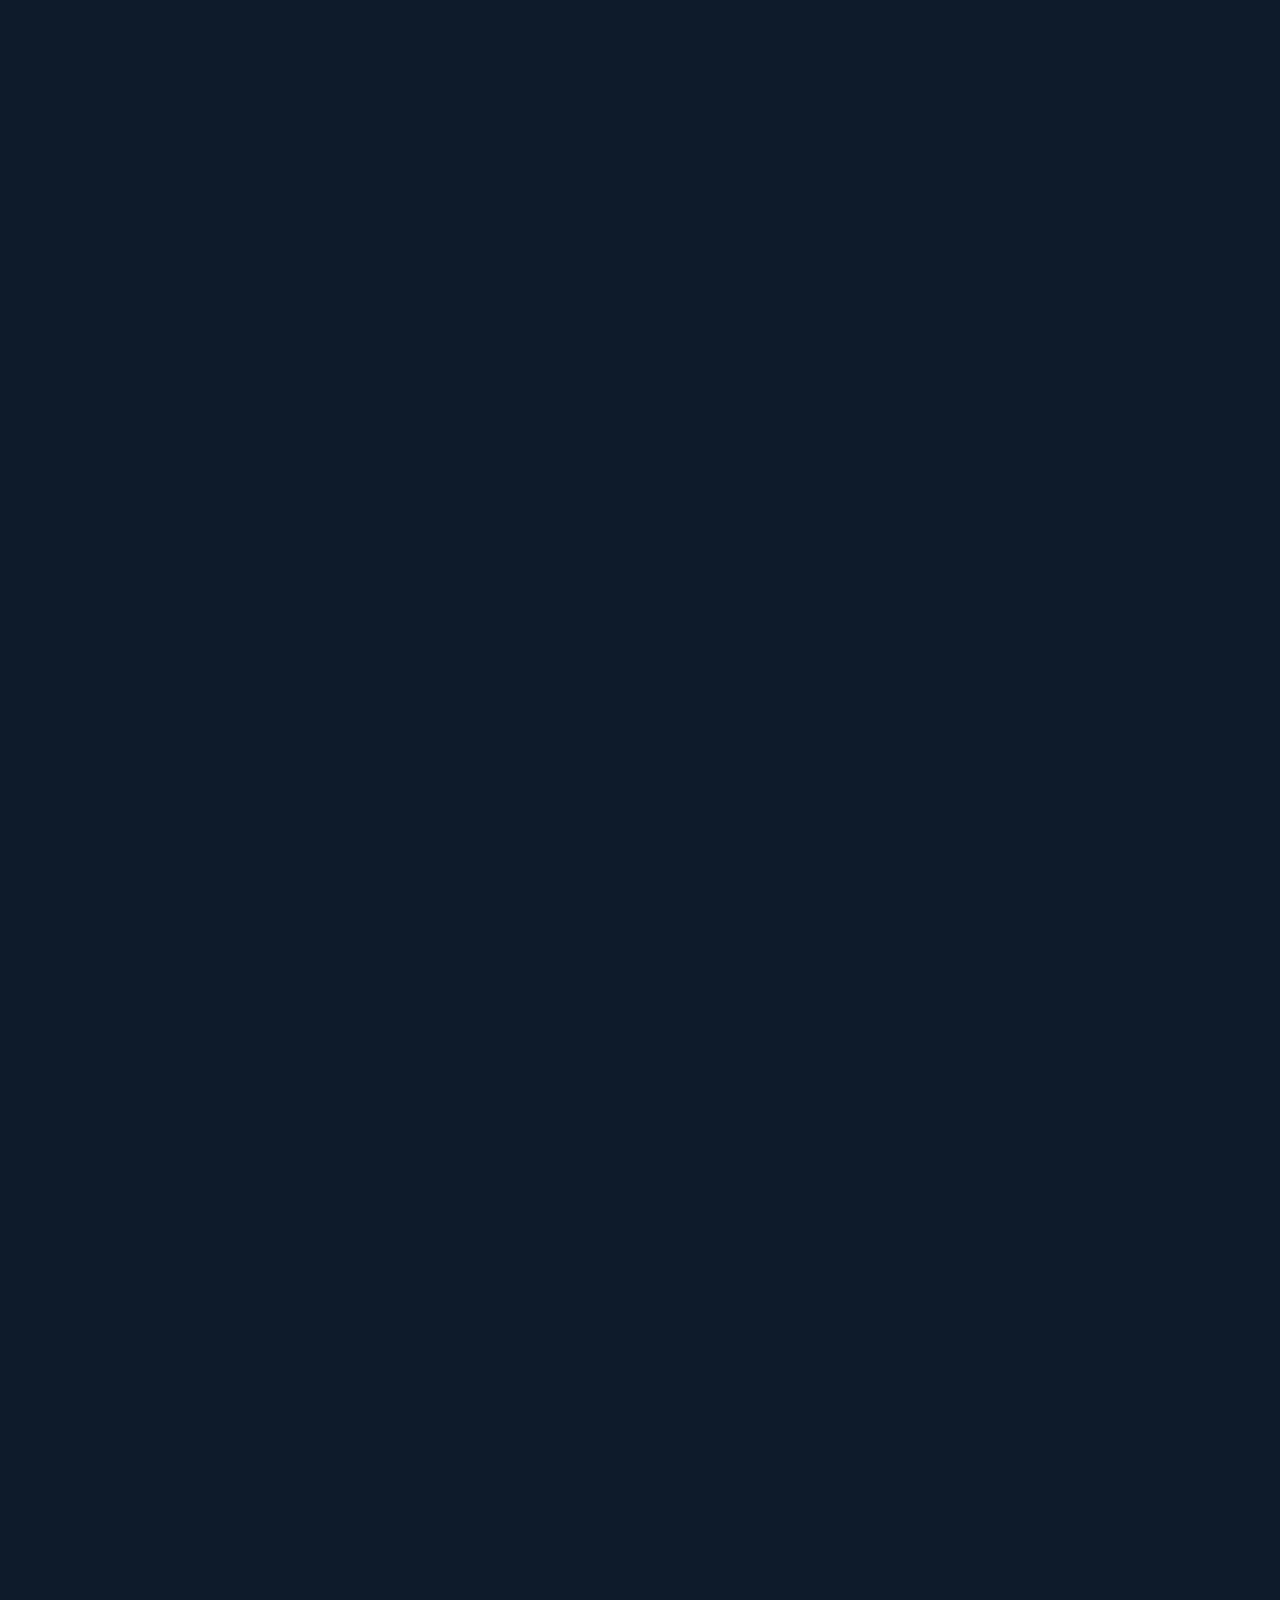
==== course-daraz-seo.html @ cdd35a98 "Add files via upload" ====
<!DOCTYPE html>
<html lang="en">
<head>
<meta charset="UTF-8">
<meta name="viewport" content="width=device-width, initial-scale=1.0, viewport-fit=cover">
<title>Daraz Store with SEO Course – Price, Roadmap & Details | Mouaz Shabbir</title>
<meta name="description" content="Set up and rank your Daraz store using proper keyword research and SEO-optimized listings for more sales. Price: Rs. 35,000, Duration: 3–4 Months. Full basic-to-advanced roadmap included.">
<link rel="preconnect" href="https://fonts.googleapis.com">
<link href="https://fonts.googleapis.com/css2?family=Syne:wght@400;600;700;800&family=Plus+Jakarta+Sans:wght@300;400;500;600;700&display=swap" rel="stylesheet">
<style>

  *, *::before, *::after { margin: 0; padding: 0; box-sizing: border-box; }

  :root {
    --navy: #0D1B2A;
    --blue: #1565C0;
    --electric: #2979FF;
    --gold: #FFB300;
    --white: #FFFFFF;
    --off: #F5F7FA;
    --gray: #8899AA;
    --light: #E3ECF7;
  }

  html { scroll-behavior: smooth; }

  body {
    font-family: 'Plus Jakarta Sans', 'Inter', sans-serif;
    background: var(--navy);
    color: var(--white);
    overflow-x: hidden;
    line-height: 1.7;
    -webkit-font-smoothing: antialiased;
  }
  p { line-height: 1.75; }

  /* ── NAV ── */
  nav {
    position: fixed; top: 0; left: 0; right: 0; z-index: 100;
    display: flex; justify-content: space-between; align-items: center;
    padding: 1.2rem 5%;
    background: rgba(13,27,42,0.85);
    backdrop-filter: blur(12px);
    border-bottom: 1px solid rgba(41,121,255,0.15);
  }
  .logo { font-family: 'Syne', sans-serif; font-weight: 800; font-size: 1.4rem; letter-spacing: -0.5px; }
  .logo span { color: var(--electric); }
  .nav-links { display: flex; gap: 2rem; list-style: none; }
  .nav-links a { color: var(--gray); text-decoration: none; font-size: 0.9rem; font-weight: 500; transition: color 0.3s; }
  .nav-links a:hover { color: var(--white); }
  .nav-links a.active-link { color: var(--electric); }

  .nav-toggle {
    display: none;
    flex-direction: column;
    gap: 5px;
    background: none; border: none; cursor: pointer;
    padding: 6px; z-index: 210;
  }
  .nav-toggle span {
    width: 24px; height: 2px; background: var(--white);
    border-radius: 2px; transition: all 0.3s ease;
  }
  .nav-toggle.active span:nth-child(1) { transform: translateY(7px) rotate(45deg); }
  .nav-toggle.active span:nth-child(2) { opacity: 0; }
  .nav-toggle.active span:nth-child(3) { transform: translateY(-7px) rotate(-45deg); }
  .nav-cta {
    background: var(--electric); color: var(--white); border: none;
    padding: 0.55rem 1.4rem; border-radius: 50px; font-weight: 600;
    font-size: 0.88rem; cursor: pointer; transition: all 0.3s;
    text-decoration: none;
  }
  .nav-cta:hover { background: #1565C0; transform: translateY(-1px); }

  /* ── HERO ── */
  .hero {
    min-height: 100vh;
    display: flex; align-items: center;
    padding: 6rem 5% 4rem;
    position: relative;
    overflow: hidden;
  }
  .hero-bg {
    position: absolute; inset: 0;
    background: radial-gradient(ellipse 70% 60% at 70% 50%, rgba(41,121,255,0.12) 0%, transparent 70%),
                radial-gradient(ellipse 40% 40% at 20% 80%, rgba(255,179,0,0.06) 0%, transparent 60%);
  }
  .hero-grid {
    position: absolute; inset: 0; opacity: 0.04;
    background-image: linear-gradient(var(--electric) 1px, transparent 1px),
                      linear-gradient(90deg, var(--electric) 1px, transparent 1px);
    background-size: 60px 60px;
  }
  .hero-inner {
    position: relative; z-index: 2;
    display: grid; grid-template-columns: 1fr 420px;
    gap: 4rem; align-items: center; width: 100%; max-width: 1200px; margin: 0 auto;
  }
  .hero-tag {
    display: inline-flex; align-items: center; gap: 0.5rem;
    background: rgba(41,121,255,0.12); border: 1px solid rgba(41,121,255,0.3);
    padding: 0.4rem 1rem; border-radius: 50px; margin-bottom: 1.5rem;
    font-size: 0.8rem; font-weight: 600; color: var(--electric); letter-spacing: 1px;
    text-transform: uppercase;
  }
  .hero-tag::before { content: ''; width: 6px; height: 6px; background: var(--electric); border-radius: 50%; animation: pulse 2s infinite; }
  @keyframes pulse { 0%,100%{opacity:1;transform:scale(1);} 50%{opacity:0.4;transform:scale(1.4);} }

  .hero h1 {
    font-family: 'Syne', sans-serif; font-weight: 800;
    font-size: clamp(2.8rem, 5vw, 4.2rem); line-height: 1.08;
    letter-spacing: -2px; margin-bottom: 1.2rem;
  }
  .hero h1 .highlight {
    background: linear-gradient(135deg, var(--electric), var(--gold));
    -webkit-background-clip: text; -webkit-text-fill-color: transparent;
    background-clip: text;
  }
  .hero-desc {
    font-size: 1.05rem; line-height: 1.7; color: #9EB3CC;
    max-width: 520px; margin-bottom: 2.5rem;
  }
  .hero-btns { display: flex; gap: 1rem; flex-wrap: wrap; }
  .btn-primary {
    background: var(--electric); color: var(--white); text-decoration: none;
    padding: 0.85rem 2rem; border-radius: 50px; font-weight: 600;
    font-size: 0.95rem; transition: all 0.3s; display: inline-flex; align-items: center; gap: 0.5rem;
  }
  .btn-primary:hover { background: #1565C0; transform: translateY(-2px); box-shadow: 0 8px 24px rgba(41,121,255,0.35); }
  .btn-secondary {
    background: transparent; color: var(--white); text-decoration: none;
    padding: 0.85rem 2rem; border-radius: 50px; font-weight: 600;
    font-size: 0.95rem; border: 1px solid rgba(255,255,255,0.2); transition: all 0.3s;
    display: inline-flex; align-items: center; gap: 0.5rem;
  }
  .btn-secondary:hover { border-color: var(--electric); color: var(--electric); }

  /* PHOTO CARD */
  .photo-card {
    position: relative;
    animation: floatUp 0.8s ease-out both;
  }
  @keyframes floatUp { from{opacity:0;transform:translateY(30px);} to{opacity:1;transform:translateY(0);} }
  .photo-ring {
    width: 380px; height: 380px; border-radius: 50%;
    background: linear-gradient(135deg, var(--electric), var(--gold));
    padding: 4px; margin: 0 auto;
    box-shadow: 0 0 60px rgba(41,121,255,0.3);
    animation: rotate 8s linear infinite;
  }
  @keyframes rotate { from{box-shadow:0 0 60px rgba(41,121,255,0.3);} 50%{box-shadow:0 0 80px rgba(255,179,0,0.3);} to{box-shadow:0 0 60px rgba(41,121,255,0.3);} }
  .photo-inner {
    width: 100%; height: 100%; border-radius: 50%;
    overflow: hidden; background: var(--navy);
  }
  .photo-inner img { width: 100%; height: 100%; object-fit: cover; object-position: top; }

  .badge {
    position: absolute;
    background: var(--navy); border: 1px solid rgba(41,121,255,0.3);
    border-radius: 12px; padding: 0.6rem 1rem;
    display: flex; align-items: center; gap: 0.5rem;
    font-size: 0.78rem; font-weight: 600; white-space: nowrap;
    box-shadow: 0 4px 20px rgba(0,0,0,0.3);
    animation: floatBadge 3s ease-in-out infinite;
  }
  @keyframes floatBadge { 0%,100%{transform:translateY(0);} 50%{transform:translateY(-6px);} }
  .badge-1 { top: 10%; right: -20px; animation-delay: 0s; }
  .badge-2 { bottom: 18%; left: -30px; animation-delay: 1.5s; }
  .badge .dot { width: 8px; height: 8px; border-radius: 50%; background: #00E676; }
  .badge .num { color: var(--electric); font-size: 1rem; }

  /* ── STATS ── */
  .stats-section {
    padding: 5rem 5%;
    background: rgba(255,255,255,0.02);
    border-top: 1px solid rgba(255,255,255,0.06);
    border-bottom: 1px solid rgba(255,255,255,0.06);
  }
  .stats-inner { max-width: 1100px; margin: 0 auto; display: grid; grid-template-columns: repeat(4,1fr); gap: 2rem; }
  .stat-card {
    text-align: center; padding: 2rem 1rem;
    border: 1px solid rgba(41,121,255,0.15); border-radius: 16px;
    background: rgba(41,121,255,0.04);
    transition: all 0.3s;
    opacity: 0; transform: translateY(20px);
  }
  .stat-card.visible { opacity: 1; transform: translateY(0); transition: all 0.5s ease; }
  .stat-card:hover { border-color: var(--electric); background: rgba(41,121,255,0.08); transform: translateY(-4px); }
  .stat-num {
    font-family: 'Syne', sans-serif; font-size: 2.8rem; font-weight: 800;
    background: linear-gradient(135deg, var(--electric), var(--gold));
    -webkit-background-clip: text; -webkit-text-fill-color: transparent; background-clip: text;
    display: block; margin-bottom: 0.4rem;
  }
  .stat-label { color: var(--gray); font-size: 0.85rem; font-weight: 500; }

  /* ── SERVICES ── */
  .section { padding: 6rem 5%; max-width: 1200px; margin: 0 auto; }
  .section-tag {
    display: inline-block; font-size: 0.75rem; font-weight: 700;
    letter-spacing: 2px; text-transform: uppercase; color: var(--electric);
    margin-bottom: 1rem;
  }
  .section-title {
    font-family: 'Syne', sans-serif; font-weight: 800;
    font-size: clamp(2rem, 4vw, 3rem); line-height: 1.1;
    letter-spacing: -1px; margin-bottom: 3.5rem;
  }
  .section-title span { color: var(--electric); }

  .services-grid { display: grid; grid-template-columns: repeat(3,1fr); gap: 1.5rem; }
  .service-card {
    background: rgba(255,255,255,0.03); border: 1px solid rgba(255,255,255,0.08);
    border-radius: 20px; padding: 2rem;
    transition: all 0.35s; cursor: default;
    opacity: 0; transform: translateY(30px);
  }
  .service-card.visible { opacity: 1; transform: translateY(0); }
  .service-card:hover { border-color: var(--electric); background: rgba(41,121,255,0.06); transform: translateY(-6px); }
  .service-icon {
    width: 52px; height: 52px; border-radius: 14px;
    background: linear-gradient(135deg, rgba(41,121,255,0.2), rgba(255,179,0,0.1));
    display: flex; align-items: center; justify-content: center;
    font-size: 1.6rem; margin-bottom: 1.2rem;
  }
  .service-card h3 { font-family: 'Syne', sans-serif; font-size: 1.1rem; font-weight: 700; margin-bottom: 0.7rem; }
  .service-card p { color: var(--gray); font-size: 0.88rem; line-height: 1.65; }

  /* ── EXPERIENCE ── */
  .exp-section { padding: 6rem 5%; background: rgba(255,255,255,0.015); }
  .exp-inner { max-width: 1100px; margin: 0 auto; }
  .timeline { position: relative; padding-left: 2rem; }
  .timeline::before {
    content: ''; position: absolute; left: 0; top: 0; bottom: 0; width: 2px;
    background: linear-gradient(to bottom, var(--electric), var(--gold), transparent);
  }
  .timeline-item {
    position: relative; margin-bottom: 3rem; padding-left: 2rem;
    opacity: 0; transform: translateX(-20px);
  }
  .timeline-item.visible { opacity: 1; transform: translateX(0); transition: all 0.5s ease; }
  .timeline-dot {
    position: absolute; left: -2.45rem; top: 0.4rem;
    width: 14px; height: 14px; border-radius: 50%;
    background: var(--electric); border: 3px solid var(--navy);
    box-shadow: 0 0 0 3px rgba(41,121,255,0.3);
  }
  .timeline-period {
    font-size: 0.78rem; font-weight: 600; color: var(--electric);
    letter-spacing: 1px; text-transform: uppercase; margin-bottom: 0.4rem;
  }
  .timeline-title { font-family: 'Syne', sans-serif; font-size: 1.3rem; font-weight: 700; margin-bottom: 0.3rem; }
  .timeline-co { color: var(--gold); font-size: 0.9rem; font-weight: 600; margin-bottom: 0.8rem; }
  .timeline-list { list-style: none; }
  .timeline-list li {
    color: var(--gray); font-size: 0.88rem; line-height: 1.6; padding: 0.25rem 0;
    padding-left: 1.2rem; position: relative;
  }
  .timeline-list li::before { content: '▸'; position: absolute; left: 0; color: var(--electric); }

  /* ── RESULTS ── */
  .results-section { padding: 6rem 5%; }
  .results-inner { max-width: 1100px; margin: 0 auto; }
  .results-grid { display: grid; grid-template-columns: repeat(2,1fr); gap: 1.5rem; margin-top: 3rem; }
  .result-card {
    background: linear-gradient(135deg, rgba(41,121,255,0.08), rgba(255,179,0,0.04));
    border: 1px solid rgba(41,121,255,0.2); border-radius: 20px; padding: 2rem;
    transition: all 0.3s; opacity: 0; transform: scale(0.95);
  }
  .result-card.visible { opacity: 1; transform: scale(1); transition: all 0.5s ease; }
  .result-card:hover { border-color: var(--gold); transform: translateY(-4px); }
  .result-client { font-size: 0.75rem; font-weight: 700; letter-spacing: 1.5px; text-transform: uppercase; color: var(--gold); margin-bottom: 1rem; }
  .result-metric {
    font-family: 'Syne', sans-serif; font-size: 2.6rem; font-weight: 800;
    background: linear-gradient(135deg, var(--white), var(--electric));
    -webkit-background-clip: text; -webkit-text-fill-color: transparent; background-clip: text;
    margin-bottom: 0.3rem;
  }
  .result-desc { color: var(--gray); font-size: 0.88rem; line-height: 1.6; }
  .result-tags { display: flex; flex-wrap: wrap; gap: 0.5rem; margin-top: 1.2rem; }
  .tag {
    background: rgba(41,121,255,0.12); border: 1px solid rgba(41,121,255,0.2);
    color: var(--electric); font-size: 0.72rem; font-weight: 600;
    padding: 0.25rem 0.75rem; border-radius: 50px;
  }

  /* ── SKILLS ── */
  .skills-section { padding: 6rem 5%; background: rgba(255,255,255,0.015); }
  .skills-inner { max-width: 1100px; margin: 0 auto; }
  .skills-grid { display: grid; grid-template-columns: repeat(3,1fr); gap: 2rem; margin-top: 3rem; }
  .skill-group h4 { font-family: 'Syne', sans-serif; font-size: 1rem; font-weight: 700; color: var(--electric); margin-bottom: 1.2rem; padding-bottom: 0.6rem; border-bottom: 1px solid rgba(41,121,255,0.2); }
  .skill-item { display: flex; align-items: center; gap: 0.6rem; margin-bottom: 0.8rem; }
  .skill-item::before { content: '✓'; color: var(--electric); font-weight: 700; font-size: 0.85rem; }
  .skill-item span { color: #9EB3CC; font-size: 0.88rem; }

  /* ── CONTACT ── */
  .contact-section {
    padding: 7rem 5%;
    background: linear-gradient(135deg, rgba(41,121,255,0.06), rgba(255,179,0,0.03));
    border-top: 1px solid rgba(255,255,255,0.06);
    text-align: center;
  }
  .contact-section .section-title { margin-bottom: 1rem; }
  .contact-section p { color: var(--gray); font-size: 1rem; margin-bottom: 2.5rem; max-width: 480px; margin-left: auto; margin-right: auto; }
  .contact-links { display: flex; justify-content: center; gap: 1rem; flex-wrap: wrap; }
  .contact-link {
    display: inline-flex; align-items: center; gap: 0.6rem;
    background: rgba(255,255,255,0.05); border: 1px solid rgba(255,255,255,0.12);
    color: var(--white); text-decoration: none; padding: 0.8rem 1.5rem;
    border-radius: 12px; font-size: 0.9rem; font-weight: 500; transition: all 0.3s;
  }
  .contact-link:hover { border-color: var(--electric); background: rgba(41,121,255,0.1); transform: translateY(-2px); }

  /* ── FOOTER ── */
  footer {
    text-align: center; padding: 2rem 5%;
    border-top: 1px solid rgba(255,255,255,0.06);
    color: var(--gray); font-size: 0.82rem;
  }

  /* ── ANIMATIONS ── */
  @media (prefers-reduced-motion: reduce) { *, *::before, *::after { animation: none !important; transition: none !important; } }

  @media (max-width: 900px) {
    .hero-inner { grid-template-columns: 1fr; text-align: center; }
    .photo-ring { width: 280px; height: 280px; }
    .photo-card { order: -1; }
    .services-grid, .skills-grid { grid-template-columns: 1fr 1fr; }
    .stats-inner { grid-template-columns: repeat(2,1fr); }
    .results-grid { grid-template-columns: 1fr; }
    .badge-1, .badge-2 { display: none; }
  }
  @media (max-width: 780px) {
    .nav-toggle { display: flex; }
    .nav-links {
      position: fixed; top: 0; right: 0;
      height: 100vh; width: min(78vw, 320px);
      background: linear-gradient(160deg, #0D1B2A 0%, #0A1420 100%);
      flex-direction: column; justify-content: center; align-items: flex-start;
      gap: 1.8rem; padding: 6rem 2.2rem;
      transform: translateX(100%);
      transition: transform 0.4s cubic-bezier(.4,0,.2,1);
      box-shadow: -10px 0 40px rgba(0,0,0,0.4);
      border-left: 1px solid rgba(41,121,255,0.2);
    }
    .nav-links.active { transform: translateX(0); }
    .nav-links a { font-size: 1.05rem; }
    .nav-cta { display: none; }
    .nav-links .nav-cta-mobile {
      display: inline-flex; margin-top: 0.5rem;
      background: var(--electric); color: var(--white);
      padding: 0.7rem 1.5rem; border-radius: 50px;
      text-decoration: none; font-weight: 600; font-size: 0.9rem;
    }
  }
  .nav-overlay {
    display: none; position: fixed; inset: 0; background: rgba(0,0,0,0.5);
    z-index: 150; backdrop-filter: blur(2px);
  }
  .nav-overlay.active { display: block; }

  @media (max-width: 600px) {
    .services-grid, .skills-grid { grid-template-columns: 1fr; }
    .stats-inner { grid-template-columns: 1fr 1fr; }
  }

  /* ── PAGE TRANSITION ── */
  body {
    opacity: 0;
    transform: translateY(6px);
    transition: opacity 0.45s ease, transform 0.45s ease;
  }
  body.page-loaded { opacity: 1; transform: translateY(0); }
  body.page-leaving { opacity: 0; transform: translateY(-6px); }

/* ── PRELOADER ── */
#preloader {
  position: fixed; inset: 0; z-index: 9999;
  background: var(--navy);
  display: flex; flex-direction: column; align-items: center; justify-content: center;
  gap: 1.4rem;
  transition: opacity 0.6s ease, visibility 0.6s ease;
}
#preloader.hide { opacity: 0; visibility: hidden; pointer-events: none; }
.preloader-photo {
  width: 96px; height: 96px; border-radius: 50%;
  overflow: hidden; position: relative;
  border: 3px solid transparent;
  background: linear-gradient(var(--navy), var(--navy)) padding-box,
              conic-gradient(var(--electric), var(--gold), var(--electric)) border-box;
  animation: spinRing 1.4s linear infinite;
}
.preloader-photo img { width: 100%; height: 100%; object-fit: cover; object-position: top; }
@keyframes spinRing { to { transform: rotate(360deg); } }
.preloader-text {
  font-family: 'Syne', sans-serif; font-weight: 700; font-size: 0.95rem;
  color: var(--gray); letter-spacing: 1px;
}
.preloader-text span { color: var(--electric); }
.preloader-bar {
  width: 160px; height: 3px; border-radius: 3px;
  background: rgba(255,255,255,0.08); overflow: hidden;
}
.preloader-bar::after {
  content: ''; display: block; height: 100%; width: 40%;
  background: linear-gradient(90deg, var(--electric), var(--gold));
  border-radius: 3px;
  animation: barSlide 1.1s ease-in-out infinite;
}
@keyframes barSlide {
  0% { transform: translateX(-100%); }
  50% { transform: translateX(120%); }
  100% { transform: translateX(-100%); }
}

/* ── WHATSAPP FLOAT BUTTON ── */
.whatsapp-float {
  position: fixed; bottom: 22px; right: 22px; z-index: 190;
  width: 58px; height: 58px; border-radius: 50%;
  background: #25D366; display: flex; align-items: center; justify-content: center;
  box-shadow: 0 6px 22px rgba(37,211,102,0.45);
  text-decoration: none;
  animation: waPulse 2.4s ease-in-out infinite;
}
.whatsapp-float svg { width: 30px; height: 30px; }
.whatsapp-float:hover { transform: scale(1.08); }
@keyframes waPulse {
  0%,100% { box-shadow: 0 6px 22px rgba(37,211,102,0.45); }
  50% { box-shadow: 0 6px 30px rgba(37,211,102,0.75), 0 0 0 8px rgba(37,211,102,0.12); }
}
@media (max-width: 600px) {
  .whatsapp-float { bottom: 16px; right: 16px; width: 52px; height: 52px; }
  .whatsapp-float svg { width: 26px; height: 26px; }
}

/* ── FOOTER links (whatsapp/email) ── */
footer { padding: 2.6rem 5% 2rem; }
.footer-links {
  display: flex; justify-content: center; gap: 1.4rem; flex-wrap: wrap;
  margin-bottom: 1rem;
}
.footer-links a {
  color: var(--gray); text-decoration: none; font-size: 0.85rem;
  display: inline-flex; align-items: center; gap: 0.4rem;
  transition: color 0.25s;
}
.footer-links a:hover { color: var(--electric); }

/* ── WHY CHOOSE / TRUST SECTION ── */
.trust-section { padding: 5rem 5%; background: rgba(255,255,255,0.015); }
.trust-inner { max-width: 1100px; margin: 0 auto; }
.trust-grid { display: grid; grid-template-columns: repeat(4,1fr); gap: 1.5rem; margin-top: 3rem; }
.trust-card {
  text-align: center; padding: 1.8rem 1.2rem;
  border: 1px solid rgba(255,255,255,0.08); border-radius: 18px;
  background: rgba(255,255,255,0.02);
  transition: all 0.3s;
  opacity: 0; transform: translateY(20px);
}
.trust-card.visible { opacity: 1; transform: translateY(0); transition: all 0.5s ease; }
.trust-card:hover { border-color: var(--gold); transform: translateY(-4px); }
.trust-icon { font-size: 1.8rem; margin-bottom: 0.8rem; }
.trust-card h4 { font-family:'Syne',sans-serif; font-size: 1rem; margin-bottom: 0.4rem; }
.trust-card p { color: var(--gray); font-size: 0.82rem; }

@media (max-width: 900px) { .trust-grid { grid-template-columns: 1fr 1fr; } }
@media (max-width: 600px) { .trust-grid { grid-template-columns: 1fr; } }

/* ══════════ COURSES PAGE ══════════ */
.courses-hero {
  padding: 8.5rem 5% 3rem; text-align: center; position: relative; overflow: hidden;
}
.courses-hero::before {
  content:''; position:absolute; inset:0;
  background: radial-gradient(ellipse 60% 50% at 50% 0%, rgba(41,121,255,0.15) 0%, transparent 70%);
}
.courses-hero-inner { position: relative; z-index: 2; max-width: 780px; margin: 0 auto; }
.courses-hero h1 {
  font-family:'Syne',sans-serif; font-weight: 800;
  font-size: clamp(2.2rem, 4.5vw, 3.4rem); line-height: 1.15; letter-spacing: -1px;
  margin-bottom: 1rem;
}
.courses-hero p { color: #9EB3CC; font-size: 1.05rem; max-width: 600px; margin: 0 auto; }

.courses-grid {
  display: grid; grid-template-columns: repeat(3, 1fr); gap: 1.6rem;
  max-width: 1200px; margin: 3rem auto 6rem; padding: 0 5%;
}
@media (max-width: 980px) { .courses-grid { grid-template-columns: 1fr 1fr; } }
@media (max-width: 640px) { .courses-grid { grid-template-columns: 1fr; } }

.course-card {
  background: rgba(255,255,255,0.03); border: 1px solid rgba(255,255,255,0.08);
  border-radius: 20px; padding: 1.8rem; position: relative;
  display: flex; flex-direction: column;
  transition: all 0.35s ease;
  opacity: 0; transform: translateY(30px);
}
.course-card.visible { opacity: 1; transform: translateY(0); transition: all 0.6s ease; }
.course-card:hover { border-color: var(--electric); background: rgba(41,121,255,0.06); transform: translateY(-6px); box-shadow: 0 14px 34px rgba(0,0,0,0.35); }
.course-card.selected { border-color: var(--gold); box-shadow: 0 0 0 1px var(--gold), 0 14px 30px rgba(255,179,0,0.12); }

.course-icon {
  width: 54px; height: 54px; border-radius: 14px;
  background: linear-gradient(135deg, rgba(41,121,255,0.22), rgba(255,179,0,0.12));
  display: flex; align-items: center; justify-content: center;
  font-size: 1.7rem; margin-bottom: 1.1rem;
}
.course-card h3 { font-family:'Syne',sans-serif; font-size: 1.12rem; font-weight: 700; margin-bottom: 0.55rem; }
.course-card p { color: var(--gray); font-size: 0.86rem; line-height: 1.65; margin-bottom: 1.1rem; flex-grow: 1; }

.course-tags { display: flex; flex-wrap: wrap; gap: 0.4rem; margin-bottom: 1.2rem; }
.course-tags span {
  background: rgba(41,121,255,0.12); border: 1px solid rgba(41,121,255,0.2);
  color: var(--electric); font-size: 0.68rem; font-weight: 600;
  padding: 0.2rem 0.65rem; border-radius: 50px;
}

.course-actions { display: flex; gap: 0.6rem; margin-top: auto; }
.btn-select {
  flex: 1; background: transparent; color: var(--white);
  border: 1px solid rgba(255,255,255,0.22); border-radius: 50px;
  padding: 0.65rem 0.9rem; font-size: 0.82rem; font-weight: 600;
  cursor: pointer; transition: all 0.25s; display: flex; align-items: center; justify-content: center; gap: 0.4rem;
}
.btn-select:hover { border-color: var(--gold); color: var(--gold); }
.btn-select.selected { background: var(--gold); color: #16202C; border-color: var(--gold); }
.btn-select.selected:hover { color: #16202C; }

.btn-wa-course {
  flex: 1; background: #25D366; color: #fff; border: none; border-radius: 50px;
  padding: 0.65rem 0.9rem; font-size: 0.82rem; font-weight: 600;
  text-decoration: none; display: flex; align-items: center; justify-content: center; gap: 0.4rem;
  transition: all 0.25s;
}
.btn-wa-course:hover { background: #1EBE59; transform: translateY(-2px); }

/* Sticky cart bar */
.cart-bar {
  position: fixed; left: 50%; bottom: 20px; transform: translate(-50%, 140%);
  z-index: 180; display: flex; align-items: center; gap: 1rem;
  background: rgba(13,27,42,0.95); border: 1px solid rgba(41,121,255,0.3);
  backdrop-filter: blur(14px);
  padding: 0.9rem 1.4rem; border-radius: 60px;
  box-shadow: 0 12px 34px rgba(0,0,0,0.45);
  transition: transform 0.4s cubic-bezier(.4,0,.2,1);
  max-width: 94vw;
}
.cart-bar.show { transform: translate(-50%, 0); }
.cart-bar-count {
  background: var(--electric); color: #fff; font-weight: 700; font-size: 0.8rem;
  width: 26px; height: 26px; border-radius: 50%;
  display: flex; align-items: center; justify-content: center; flex-shrink: 0;
}
.cart-bar-label { font-size: 0.85rem; color: var(--gray); white-space: nowrap; }
.cart-bar-label strong { color: var(--white); }
.cart-bar-send {
  background: #25D366; color: #fff; border: none; border-radius: 50px;
  padding: 0.6rem 1.2rem; font-weight: 600; font-size: 0.85rem;
  display: flex; align-items: center; gap: 0.5rem; cursor: pointer;
  text-decoration: none; white-space: nowrap;
}
.cart-bar-send:hover { background: #1EBE59; }
.cart-bar-clear {
  background: none; border: none; color: var(--gray); cursor: pointer;
  font-size: 1.1rem; line-height: 1; padding: 0.2rem;
}
.cart-bar-clear:hover { color: var(--white); }
@media (max-width: 600px) {
  .cart-bar { flex-wrap: wrap; justify-content: center; padding: 0.8rem 1.1rem; gap: 0.6rem; }
  .cart-bar-label { width: 100%; text-align: center; }
}

/* Courses CTA banner */
.courses-cta-banner {
  max-width: 1000px; margin: 0 auto 5rem; padding: 2.6rem 2rem;
  text-align: center; border-radius: 24px;
  background: linear-gradient(135deg, rgba(41,121,255,0.1), rgba(255,179,0,0.05));
  border: 1px solid rgba(41,121,255,0.2);
}
.courses-cta-banner h3 { font-family:'Syne',sans-serif; font-size: 1.4rem; margin-bottom: 0.6rem; }
.courses-cta-banner p { color: var(--gray); font-size: 0.9rem; margin-bottom: 1.4rem; }

/* ══════════ COURSE CARD PRICE + BADGES (courses.html) ══════════ */
.course-card { position: relative; }
.course-badge {
  position: absolute; top: -10px; right: 16px;
  background: linear-gradient(135deg, var(--gold), #FFD666);
  color: #16202C; font-size: 0.68rem; font-weight: 800;
  padding: 0.32rem 0.85rem; border-radius: 50px;
  box-shadow: 0 4px 12px rgba(255,179,0,0.35);
  letter-spacing: 0.3px;
}
.course-badge.premium { background: linear-gradient(135deg,#FF6B6B,#FFB300); }
.course-badge.soon { background: rgba(255,255,255,0.12); color: var(--gray); box-shadow:none; border:1px solid rgba(255,255,255,0.2); }

.course-price-row { display: flex; align-items: baseline; gap: 0.6rem; margin-bottom: 0.3rem; }
.price-old { color: var(--gray); text-decoration: line-through; font-size: 0.85rem; }
.price-new { color: var(--gold); font-size: 1.3rem; font-weight: 800; font-family:'Syne',sans-serif; }
.price-save { color: #6FCF97; font-size: 0.7rem; font-weight: 700; background: rgba(111,207,151,0.12); padding: 0.15rem 0.5rem; border-radius: 50px; }
.course-duration { color: var(--gray); font-size: 0.78rem; margin-bottom: 1rem; display:flex; align-items:center; gap:0.35rem; }

.course-actions-3 { display: flex; gap: 0.5rem; margin-top: auto; }
.btn-view-roadmap {
  flex: 1; background: var(--electric); color: #fff; border: none; border-radius: 50px;
  padding: 0.65rem 0.7rem; font-size: 0.8rem; font-weight: 700; text-decoration: none;
  display: flex; align-items: center; justify-content: center; gap: 0.35rem; transition: all 0.25s;
}
.btn-view-roadmap:hover { background: #1565C0; transform: translateY(-2px); }
.btn-icon-only {
  width: 42px; height: 42px; flex-shrink: 0; border-radius: 50%;
  display: flex; align-items: center; justify-content: center;
  border: 1px solid rgba(255,255,255,0.2); background: transparent; color: var(--white);
  cursor: pointer; font-size: 0.95rem; transition: all 0.25s; text-decoration: none;
}
.btn-icon-only:hover { border-color: var(--gold); color: var(--gold); }
.btn-icon-only.selected { background: var(--gold); color: #16202C; border-color: var(--gold); }
.btn-icon-only.wa { border-color: rgba(37,211,102,0.4); color: #25D366; }
.btn-icon-only.wa:hover { background: #25D366; color: #fff; }

.course-card.coming-soon { opacity: 0.75; }
.course-card.coming-soon .course-icon { filter: grayscale(0.4); }
.btn-notify {
  width: 100%; background: rgba(37,211,102,0.12); border: 1px solid rgba(37,211,102,0.4);
  color: #25D366; border-radius: 50px; padding: 0.65rem; font-size: 0.82rem; font-weight: 700;
  text-decoration: none; display: flex; align-items: center; justify-content: center; gap: 0.4rem;
}
.btn-notify:hover { background: #25D366; color: #fff; }

/* ══════════ COURSE DETAIL PAGE ══════════ */
.detail-hero {
  padding: 8rem 5% 2rem; position: relative; overflow: hidden;
}
.detail-hero::before {
  content:''; position:absolute; inset:0;
  background: radial-gradient(ellipse 60% 50% at 50% 0%, rgba(41,121,255,0.15) 0%, transparent 70%);
}
.detail-breadcrumb { position: relative; z-index:2; font-size: 0.82rem; color: var(--gray); margin-bottom: 1.4rem; }
.detail-breadcrumb a { color: var(--electric); text-decoration: none; }
.detail-hero-grid {
  position: relative; z-index: 2; max-width: 1150px; margin: 0 auto;
  display: grid; grid-template-columns: 1.5fr 1fr; gap: 2.5rem; align-items: start;
}
@media (max-width: 900px) { .detail-hero-grid { grid-template-columns: 1fr; } }

.detail-icon-big {
  width: 68px; height: 68px; border-radius: 18px;
  background: linear-gradient(135deg, rgba(41,121,255,0.22), rgba(255,179,0,0.14));
  display: flex; align-items: center; justify-content: center;
  font-size: 2.1rem; margin-bottom: 1.4rem;
}
.detail-hero h1 {
  font-family:'Syne',sans-serif; font-weight: 800;
  font-size: clamp(1.9rem, 3.6vw, 2.7rem); line-height: 1.15; margin-bottom: 1rem;
}
.detail-hero > .detail-hero-grid > div:first-child p.detail-lead { color: #9EB3CC; font-size: 1.02rem; line-height: 1.75; margin-bottom: 1.6rem; max-width: 560px; }
.detail-meta-row { display: flex; flex-wrap: wrap; gap: 0.8rem; margin-bottom: 1rem; }
.detail-meta-pill {
  background: rgba(255,255,255,0.05); border: 1px solid rgba(255,255,255,0.1);
  border-radius: 50px; padding: 0.5rem 1rem; font-size: 0.8rem; color: var(--white);
  display: flex; align-items: center; gap: 0.4rem;
}

.price-card {
  background: rgba(255,255,255,0.03); border: 1px solid rgba(41,121,255,0.25);
  border-radius: 22px; padding: 1.8rem; position: sticky; top: 100px;
}
.price-card .course-price-row { align-items: baseline; margin-bottom: 0.4rem; }
.price-card .price-new { font-size: 2rem; }
.price-card-duration { color: var(--gray); font-size: 0.85rem; margin: 0.6rem 0 1.3rem; padding-bottom: 1.2rem; border-bottom: 1px solid rgba(255,255,255,0.08); }
.price-card-duration div { display:flex; justify-content: space-between; margin-bottom: 0.55rem; }
.price-card-duration span:first-child { color: var(--gray); }
.price-card-duration span:last-child { color: var(--white); font-weight: 600; }
.price-card .btn-primary, .price-card .btn-wa-full {
  width: 100%; justify-content: center; text-align:center; margin-bottom: 0.7rem;
}
.btn-wa-full {
  display:flex; align-items:center; justify-content:center; gap:0.5rem;
  background:#25D366; color:#fff; border:none; border-radius:50px;
  padding: 0.85rem; font-weight:700; font-size:0.92rem; text-decoration:none; width:100%;
}
.btn-wa-full:hover { background:#1EBE59; }
.price-card-note { font-size: 0.75rem; color: var(--gray); text-align: center; }

/* Roadmap timeline */
.roadmap-section { padding: 2rem 5% 4rem; max-width: 900px; margin: 0 auto; }
.roadmap-section .section-tag { display:block; margin-bottom: 0.6rem; }
.roadmap-section > h2 { margin-bottom: 2.4rem; }
.roadmap-stage {
  display: grid; grid-template-columns: 60px 1fr; gap: 1.4rem;
  margin-bottom: 2.2rem; position: relative;
  opacity: 0; transform: translateY(20px);
}
.roadmap-stage.visible { opacity: 1; transform: translateY(0); transition: all 0.55s ease; }
.roadmap-stage::before {
  content: ''; position: absolute; left: 29px; top: 60px; bottom: -40px; width: 2px;
  background: linear-gradient(to bottom, rgba(41,121,255,0.4), transparent);
}
.roadmap-stage:last-child::before { display: none; }
.roadmap-num {
  width: 60px; height: 60px; border-radius: 50%;
  background: linear-gradient(135deg, rgba(41,121,255,0.2), rgba(255,179,0,0.12));
  border: 1px solid rgba(41,121,255,0.3);
  display: flex; align-items: center; justify-content: center;
  font-size: 1.5rem; flex-shrink: 0;
}
.roadmap-content h3 { font-family:'Syne',sans-serif; font-size: 1.15rem; margin-bottom: 0.3rem; }
.roadmap-content .stage-tag {
  display: inline-block; font-size: 0.68rem; font-weight: 700; letter-spacing: 0.5px;
  color: var(--electric); text-transform: uppercase; margin-bottom: 0.5rem;
}
.roadmap-content ul { list-style: none; padding: 0; margin-top: 0.6rem; }
.roadmap-content ul li {
  color: var(--gray); font-size: 0.88rem; padding-left: 1.3rem; position: relative;
  margin-bottom: 0.5rem; line-height: 1.6;
}
.roadmap-content ul li::before { content: '✓'; position: absolute; left: 0; color: var(--gold); font-weight: 700; }

/* Practical training options */
.practical-section { padding: 1rem 5% 4rem; max-width: 900px; margin: 0 auto; }
.practical-grid { display: grid; grid-template-columns: 1fr 1fr; gap: 1.3rem; margin-top: 1.6rem; }
@media (max-width: 700px) { .practical-grid { grid-template-columns: 1fr; } }
.practical-card {
  background: rgba(255,255,255,0.03); border: 1px solid rgba(255,255,255,0.08);
  border-radius: 18px; padding: 1.6rem;
}
.practical-card .p-icon { font-size: 1.6rem; margin-bottom: 0.7rem; }
.practical-card h4 { font-family:'Syne',sans-serif; font-size: 1rem; margin-bottom: 0.5rem; }
.practical-card p { color: var(--gray); font-size: 0.85rem; line-height: 1.65; }

.premium-strip {
  max-width: 900px; margin: 0 auto 1rem; padding: 1.1rem 1.4rem;
  background: linear-gradient(135deg, rgba(255,107,107,0.1), rgba(255,179,0,0.08));
  border: 1px solid rgba(255,179,0,0.3); border-radius: 16px;
  display: flex; align-items: center; gap: 0.8rem; font-size: 0.85rem; color: #FFD666;
}

.detail-cta {
  max-width: 900px; margin: 0 auto 5rem; padding: 2.4rem 2rem; text-align: center;
  border-radius: 22px; background: rgba(255,255,255,0.03); border: 1px solid rgba(255,255,255,0.08);
}
.detail-cta h3 { font-family:'Syne',sans-serif; font-size: 1.3rem; margin-bottom: 0.5rem; }
.detail-cta p { color: var(--gray); font-size: 0.88rem; margin-bottom: 1.3rem; }

</style>
<link rel="preconnect" href="https://fonts.gstatic.com" crossorigin>
<link href="https://fonts.googleapis.com/css2?family=Manrope:wght@400;500;600;700;800&family=Outfit:wght@500;600;700;800&display=swap" rel="stylesheet">
<link rel="stylesheet" href="assets/css/site-polish.css">
</head>
<body>
<div id="preloader" aria-label="Loading Mouaz Shabbir website">
  <div class="preloader-photo"><img src="mouaz-photo.png" alt="Mouaz Shabbir" decoding="async"></div>
  <div class="preloader-text">MOUAZ<span>.</span>SHABBIR</div>
  <div class="preloader-bar"></div>
</div>
<!-- NAV -->
<nav>
  <div class="logo">Mouaz<span>.</span></div>
  <ul class="nav-links" id="primaryNav">
    <li><a href="index.html">Home</a></li>
    <li><a href="index.html#services">Services</a></li>
    <li><a href="index.html#results">Results</a></li>
    <li><a href="courses.html" class="active-link">Courses</a></li>
    <li><a href="ltd-formation.html">LTD Formation</a></li>
    <li><a href="index.html#contact">Contact</a></li>
    <li><a href="https://wa.me/923040834255" target="_blank" class="nav-cta-mobile">💬 WhatsApp Me</a></li>
  </ul>
  <a href="index.html#contact" class="nav-cta">Hire Me</a>
  <button class="nav-toggle" aria-label="Toggle menu" aria-controls="primaryNav" aria-expanded="false"><span></span><span></span><span></span></button>
</nav>
<div class="nav-overlay"></div>

<!-- DETAIL HERO -->
<section class="detail-hero">
  <div class="detail-hero-grid">
    <div>
      <div class="detail-breadcrumb"><a href="courses.html">Courses</a> &nbsp;/&nbsp; Daraz Store with SEO</div>
      <div class="detail-icon-big">🛍️</div>
      <h1>Daraz Store with SEO</h1>
      <p class="detail-lead">Learn to set up, optimize and rank a Daraz store using real SEO techniques — turning listings into consistent sales.</p>
      <div class="detail-meta-row">
        <div class="detail-meta-pill">🗓️ 3–4 Months</div>
        <div class="detail-meta-pill">📅 2–3 classes / week</div>
        <div class="detail-meta-pill">🎓 Basic → Advanced</div>
      </div>
    </div>
    <div class="price-card">
      <div class="course-price-row"><span class="price-old">Rs. 40,000</span> <span class="price-new">Rs. 35,000</span></div>
      <div class="price-card-duration">
        <div><span>Duration</span><span>3–4 Months</span></div>
        <div><span>Schedule</span><span>2–3 classes / week</span></div>
        <div><span>Level</span><span>Basic to Advanced</span></div>
      </div>
      <a href="https://wa.me/923040834255?text=Hi%20Mouaz%2C%20I%20want%20to%20enroll%20in%20the%20Daraz%20Store%20with%20SEO%20course%20%28Rs.%2035%2C000%20/%203%E2%80%934%20Months%29.%20Please%20share%20the%20next%20steps." target="_blank" class="btn-wa-full">💬 Enroll Now on WhatsApp</a>
      <a href="https://wa.me/923040834255?text=Hi%20Mouaz%2C%20I%20have%20a%20question%20about%20the%20Daraz%20Store%20with%20SEO%20course." target="_blank" class="btn-view-roadmap" style="background:transparent;border:1px solid rgba(255,255,255,0.2);">Ask a Question</a>
      <p class="price-card-note">Limited seats every month · Certificate on completion</p>
    </div>
  </div>
</section>

<!-- ROADMAP -->
<section class="roadmap-section">
  
  <span class="section-tag">Course Roadmap</span>
  <h2 class="section-title">From <span style="color:var(--electric)">Basic</span> to <span style="color:var(--gold)">Advanced</span></h2>
  <div class="roadmap-stage">
    <div class="roadmap-num">🧭</div>
    <div class="roadmap-content">
      <span class="stage-tag">Stage 1 · Basic</span>
      <h3>Store Foundations</h3>
      <ul><li>Daraz seller account setup & verification</li><li>Understanding categories & product requirements</li><li>Store branding & policies setup</li><li>Understanding how Daraz search ranking works</li></ul>
    </div>
  </div>
  <div class="roadmap-stage">
    <div class="roadmap-num">🔍</div>
    <div class="roadmap-content">
      <span class="stage-tag">Stage 2 · Intermediate</span>
      <h3>SEO Fundamentals</h3>
      <ul><li>Keyword research for Daraz search</li><li>Writing SEO-optimized titles & descriptions</li><li>Image optimization for higher click-through</li><li>Pricing strategy & competitor analysis</li></ul>
    </div>
  </div>
  <div class="roadmap-stage">
    <div class="roadmap-num">📈</div>
    <div class="roadmap-content">
      <span class="stage-tag">Stage 3 · Advanced</span>
      <h3>Ranking & Ads</h3>
      <ul><li>Daraz Sponsored Discovery ads</li><li>Ranking strategy for new listings</li><li>Review & rating management</li><li>Handling orders, returns & customer chats</li></ul>
    </div>
  </div>
  <div class="roadmap-stage">
    <div class="roadmap-num">🚀</div>
    <div class="roadmap-content">
      <span class="stage-tag">Stage 4 · Hands-On</span>
      <h3>Real Practical Work</h3>
      <ul><li>Optimize & rank real product listings</li><li>Run the training on a new or your existing Daraz account</li><li>Weekly ranking & sales tracking</li><li>Ongoing optimization based on real data</li></ul>
    </div>
  </div>

</section>

<section class="practical-section">
  <span class="section-tag">Practical Training</span>
  <h2 class="section-title">How You'll <span style="color:var(--electric)">Practice</span> — Daraz Store</h2>
  <div class="practical-grid">
    <div class="practical-card">
      <div class="p-icon">🆕</div>
      <h4>Option A — New Daraz account</h4>
      <p>Best if you don't have an existing account yet. We set everything up together from scratch so you learn every single step, the safe and correct way.</p>
      <a href="https://wa.me/923040834255?text=Hi%20Mouaz%2C%20for%20the%20Daraz%20Store%20with%20SEO%20course%20I%27d%20like%20to%20go%20with%20a%20NEW%20account%20setup." target="_blank" class="btn-view-roadmap" style="margin-top:1rem; display:inline-flex;">Choose This Option</a>
    </div>
    <div class="practical-card">
      <div class="p-icon">🔄</div>
      <h4>Option B — Use your running store</h4>
      <p>Best if you already have an account/store running. We work directly on it, fixing and improving it live during the course for faster real-world results.</p>
      <a href="https://wa.me/923040834255?text=Hi%20Mouaz%2C%20for%20the%20Daraz%20Store%20with%20SEO%20course%20I%27d%20like%20to%20use%20MY%20running%20account." target="_blank" class="btn-view-roadmap" style="margin-top:1rem; display:inline-flex;">Choose This Option</a>
    </div>
  </div>
</section>


<div class="detail-cta">
  <h3>Ready to Start Learning?</h3>
  <p>Seats are limited to keep classes practical and personal. Message me on WhatsApp to lock your spot for Daraz Store with SEO.</p>
  <a href="https://wa.me/923040834255?text=Hi%20Mouaz%2C%20I%20want%20to%20enroll%20in%20the%20Daraz%20Store%20with%20SEO%20course%20%28Rs.%2035%2C000%20/%203%E2%80%934%20Months%29.%20Please%20share%20the%20next%20steps." target="_blank" class="btn-wa-full" style="max-width:340px;margin:0 auto;">💬 Enroll Now — Rs. 35,000</a>
</div>
<footer>
  <div class="footer-links">
    <a href="mailto:muhammadmouazshabbir@gmail.com">✉ muhammadmouazshabbir@gmail.com</a>
    <a href="https://www.upwork.com" target="_blank">💼 Hire on Upwork</a>
    <a href="https://wa.me/923040834255" target="_blank">💬 Chat on WhatsApp</a>
    <a href="courses.html">🎓 All Courses</a>
  </div>
  <p>© 2026 Mouaz Shabbir · eBay Virtual Assistant & Store Manager · Faisalabad, Pakistan</p>
</footer>

<a href="https://wa.me/923040834255?text=Hi%20Mouaz%2C%20I%20have%20a%20question%20about%20the%20Daraz%20Store%20with%20SEO%20course." class="whatsapp-float" target="_blank" aria-label="Chat on WhatsApp">
  <svg viewBox="0 0 32 32" fill="#fff"><path d="M16.001 3C9.373 3 4 8.373 4 15c0 2.34.652 4.527 1.786 6.393L4 29l7.812-1.744A11.94 11.94 0 0 0 16.001 27C22.628 27 28 21.627 28 15S22.628 3 16.001 3zm0 21.75c-1.885 0-3.646-.523-5.152-1.432l-.369-.219-4.635 1.035 1.008-4.518-.24-.379A9.71 9.71 0 0 1 5.25 15c0-5.937 4.813-10.75 10.751-10.75S26.75 9.063 26.75 15 21.938 24.75 16.001 24.75zm5.61-7.98c-.307-.154-1.816-.896-2.098-.998-.281-.102-.486-.154-.691.154-.205.307-.793.998-.973 1.203-.179.205-.358.23-.665.077-.307-.154-1.296-.478-2.469-1.524-.913-.814-1.529-1.82-1.708-2.127-.179-.307-.019-.473.135-.626.139-.138.307-.358.461-.538.154-.179.205-.307.307-.512.103-.205.052-.384-.026-.538-.077-.154-.691-1.666-.947-2.281-.25-.6-.503-.519-.691-.529l-.588-.01c-.205 0-.538.077-.819.384-.281.307-1.073 1.048-1.073 2.56 0 1.512 1.099 2.973 1.252 3.178.154.205 2.163 3.303 5.24 4.632.732.316 1.303.505 1.748.646.734.234 1.402.201 1.931.122.589-.088 1.816-.742 2.072-1.459.256-.717.256-1.332.179-1.459-.077-.128-.282-.205-.589-.359z"/></svg>
</a>
<script src="assets/js/site-polish.js" defer></script>
</body>
</html>
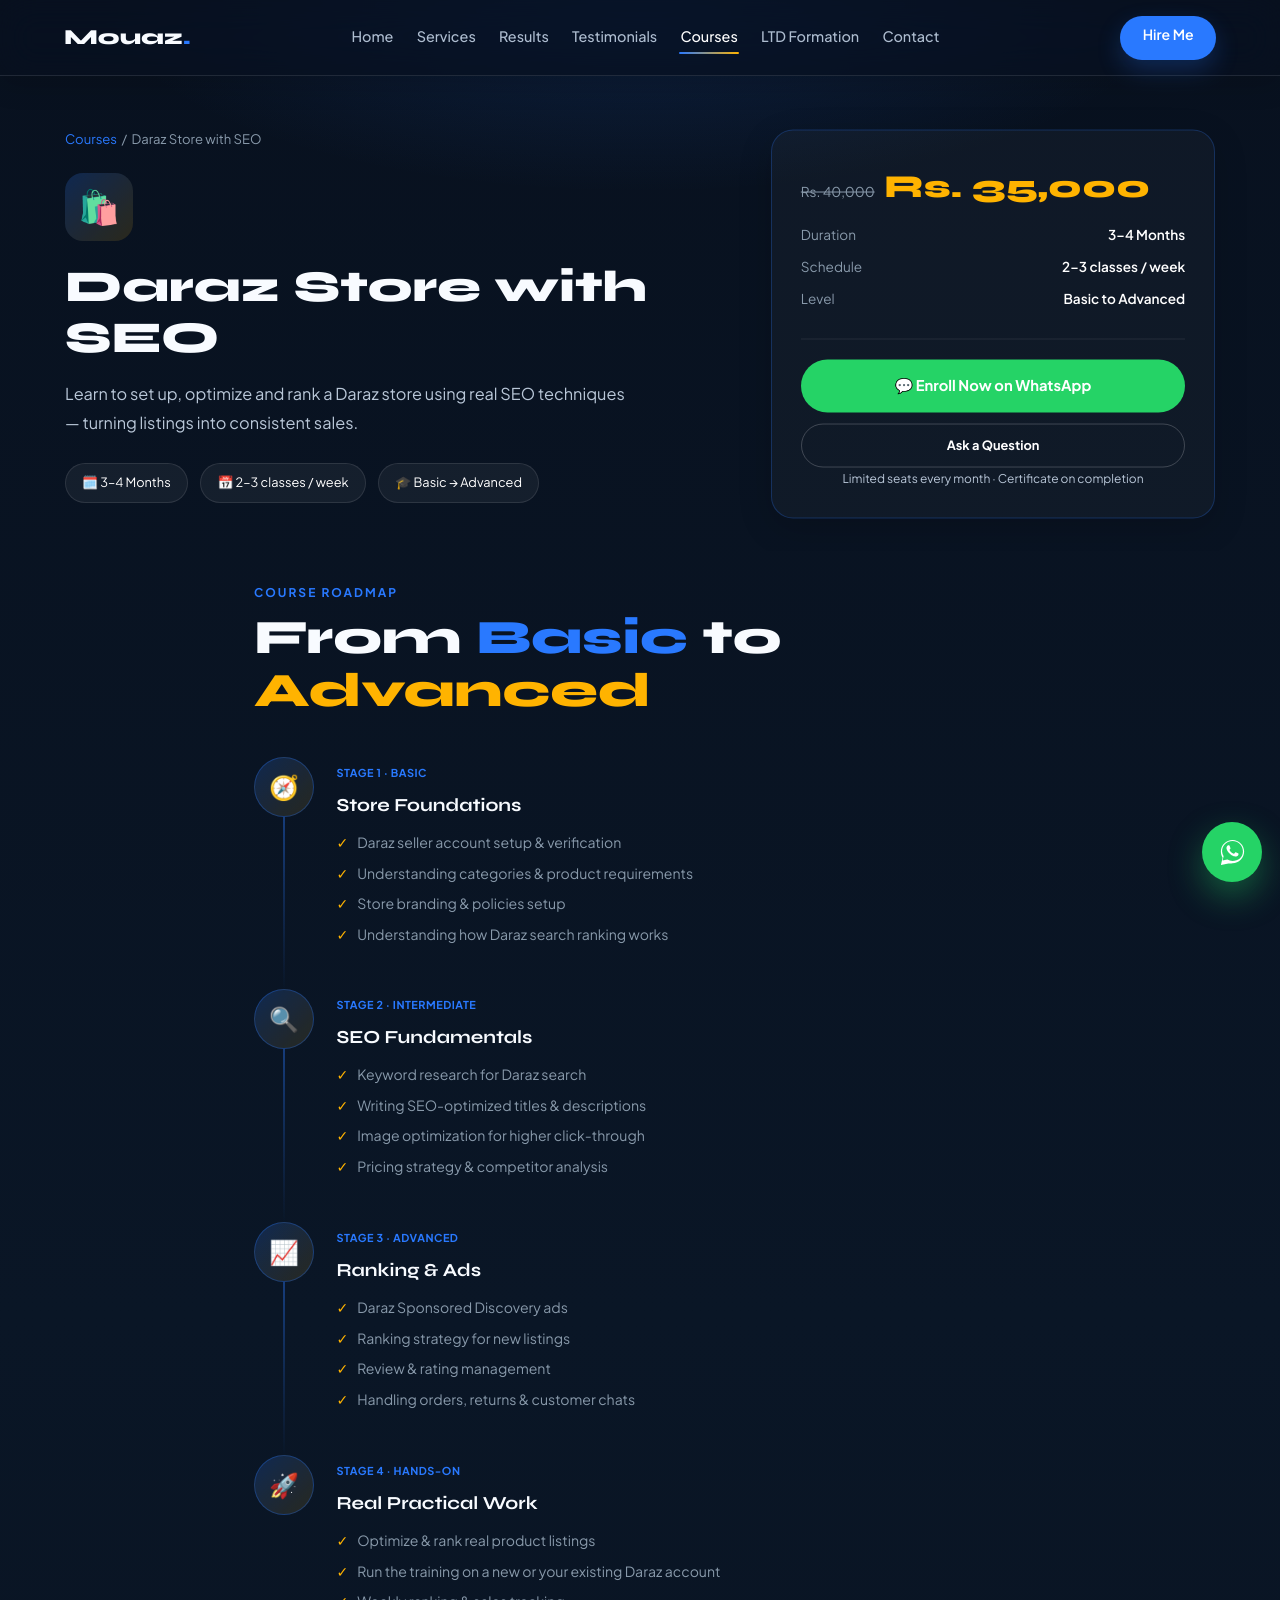
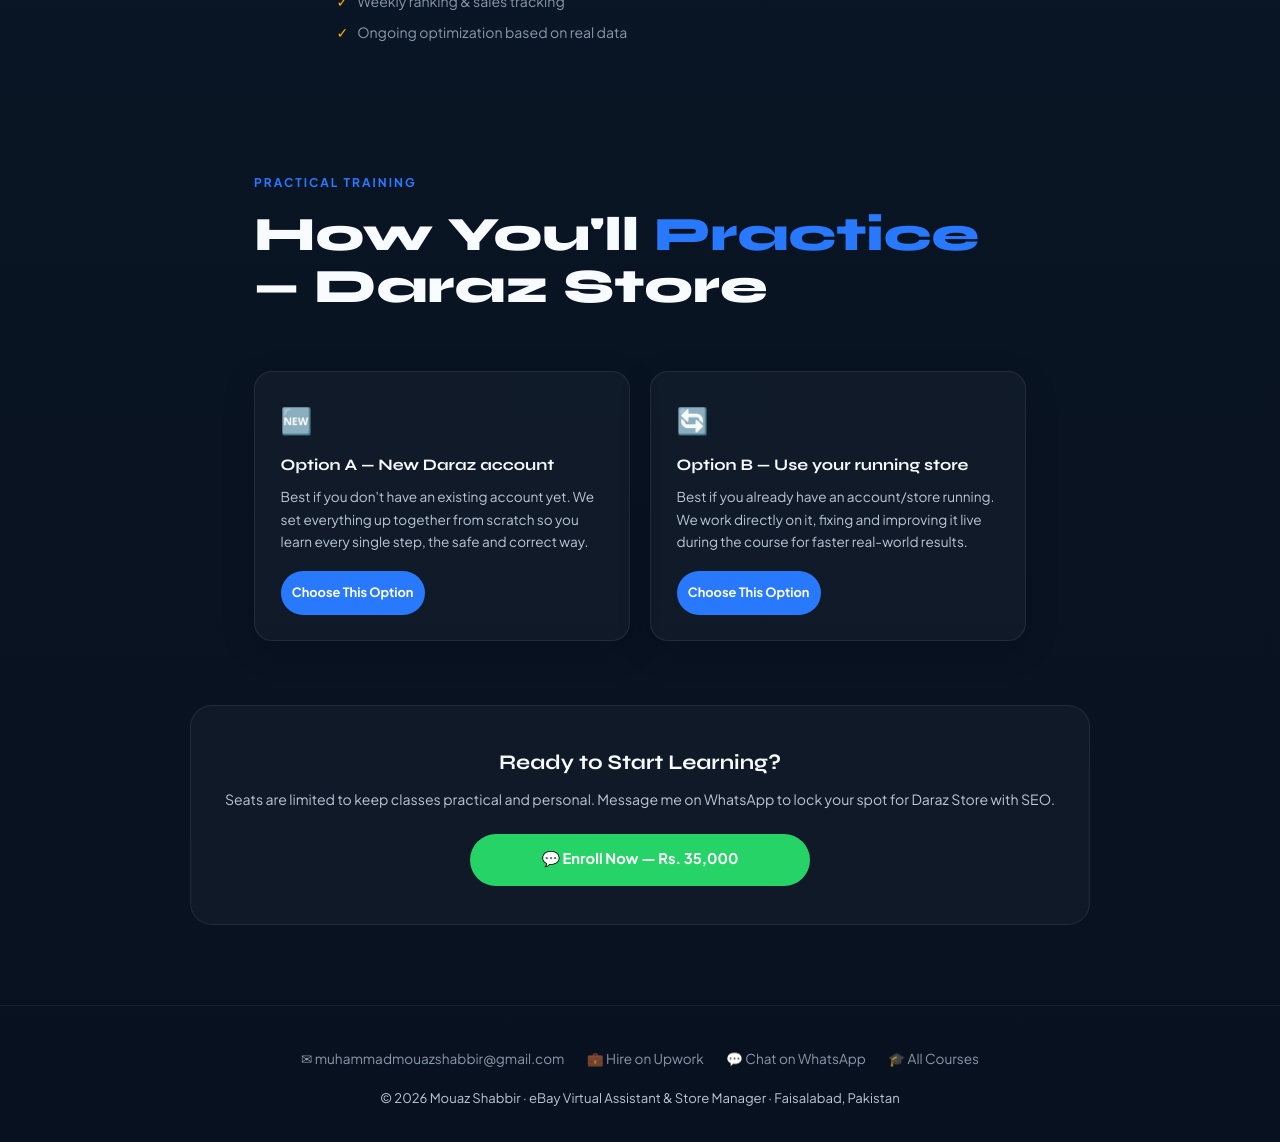
==== commit 5ea467e6: "Add files via upload" ====
--- a/course-daraz-seo.html
+++ b/course-daraz-seo.html
@@ -748,7 +748,7 @@
 <link href="https://fonts.googleapis.com/css2?family=Manrope:wght@400;500;600;700;800&family=Outfit:wght@500;600;700;800&display=swap" rel="stylesheet">
 <link rel="stylesheet" href="assets/css/site-polish.css">
 </head>
-<body>
+<body class="preloading">
 <div id="preloader" aria-label="Loading Mouaz Shabbir website">
   <div class="preloader-photo"><img src="mouaz-photo.png" alt="Mouaz Shabbir" decoding="async"></div>
   <div class="preloader-text">MOUAZ<span>.</span>SHABBIR</div>
@@ -761,6 +761,7 @@
     <li><a href="index.html">Home</a></li>
     <li><a href="index.html#services">Services</a></li>
     <li><a href="index.html#results">Results</a></li>
+    <li><a href="testimonials.html">Testimonials</a></li>
     <li><a href="courses.html" class="active-link">Courses</a></li>
     <li><a href="ltd-formation.html">LTD Formation</a></li>
     <li><a href="index.html#contact">Contact</a></li>
--- a/assets/css/site-polish.css
+++ b/assets/css/site-polish.css
@@ -0,0 +1,626 @@
+/* Mouaz Shabbir site polish: shared responsive layer */
+:root {
+  --nav-h: 76px;
+  --font-body: 'Manrope', 'Plus Jakarta Sans', 'Inter', system-ui, -apple-system, BlinkMacSystemFont, 'Segoe UI', sans-serif;
+  --font-display: 'Outfit', 'Syne', 'Manrope', system-ui, sans-serif;
+  --ink: #f8fbff;
+  --muted-strong: #b9c7d8;
+  --panel: rgba(9, 20, 35, 0.84);
+  --panel-border: rgba(255, 255, 255, 0.12);
+  --shadow-soft: 0 18px 60px rgba(0, 0, 0, 0.34);
+  --accent-green: #25d366;
+}
+
+html {
+  scroll-padding-top: calc(var(--nav-h) + 18px);
+  background: #08111f;
+}
+
+body {
+  font-family: var(--font-body) !important;
+  background:
+    linear-gradient(180deg, rgba(8, 17, 31, 0.98) 0%, rgba(10, 22, 38, 1) 48%, rgba(8, 17, 31, 1) 100%) !important;
+  color: var(--ink);
+  text-rendering: geometricPrecision;
+}
+
+/* Keep fixed UI anchored to the viewport. */
+body,
+body.page-loaded,
+body.page-leaving {
+  transform: none !important;
+}
+
+body.page-loaded {
+  opacity: 1 !important;
+}
+
+body.page-leaving {
+  opacity: 0 !important;
+}
+
+body.menu-open {
+  overflow: hidden;
+  touch-action: none;
+}
+
+body.page-loaded .hero-text,
+body.page-loaded .photo-card,
+body.page-loaded .courses-hero-inner,
+body.page-loaded .detail-hero-grid > *,
+body.page-loaded .ltd-hero-content,
+body.page-loaded .hero-content {
+  animation: siteRise 700ms cubic-bezier(.22, 1, .36, 1) both;
+}
+
+body.page-loaded .photo-card,
+body.page-loaded .detail-hero-grid > *:nth-child(2) {
+  animation-delay: 120ms;
+}
+
+@keyframes siteRise {
+  from { opacity: 0; transform: translateY(18px); }
+  to { opacity: 1; transform: translateY(0); }
+}
+
+.logo,
+.hero h1,
+.section-title,
+.courses-hero h1,
+.detail-hero h1,
+.course-card h3,
+.price-card h3,
+.price-tier,
+.result-metric,
+.stat-num,
+.timeline-title,
+.service-card h3,
+.trust-card h4,
+.roadmap-content h3,
+.detail-cta h3,
+.courses-cta-banner h3,
+.note-card h4 {
+  font-family: var(--font-display) !important;
+  letter-spacing: 0 !important;
+}
+
+.hero h1 { font-size: 4.15rem !important; }
+.section-title { font-size: 3rem !important; }
+.courses-hero h1 { font-size: 3.35rem !important; }
+.detail-hero h1 { font-size: 2.75rem !important; }
+
+p,
+li,
+a,
+button,
+input,
+textarea,
+.stat-label,
+.course-duration,
+.detail-meta-pill,
+.price-card-note,
+.price-note {
+  letter-spacing: 0 !important;
+}
+
+p,
+.hero-desc,
+.courses-hero p,
+.detail-lead,
+.service-card p,
+.result-desc,
+.trust-card p,
+.course-card p,
+.note-card p {
+  color: var(--muted-strong) !important;
+}
+
+img {
+  max-width: 100%;
+}
+
+nav {
+  min-height: var(--nav-h);
+  z-index: 1100 !important;
+  padding: 0.9rem max(18px, 5%) !important;
+  background: rgba(8, 17, 31, 0.76) !important;
+  border-bottom: 1px solid rgba(255, 255, 255, 0.10) !important;
+  box-shadow: 0 8px 28px rgba(0, 0, 0, 0.16);
+  backdrop-filter: blur(18px) saturate(140%) !important;
+  -webkit-backdrop-filter: blur(18px) saturate(140%) !important;
+  transition: background 220ms ease, box-shadow 220ms ease, border-color 220ms ease, transform 220ms ease;
+}
+
+nav.scrolled {
+  background: rgba(8, 17, 31, 0.94) !important;
+  border-bottom-color: rgba(41, 121, 255, 0.28) !important;
+  box-shadow: 0 12px 40px rgba(0, 0, 0, 0.28);
+}
+
+.logo {
+  font-weight: 800 !important;
+  font-size: 1.34rem !important;
+  white-space: nowrap;
+}
+
+.nav-cta-mobile { display: none !important; }
+
+.nav-links {
+  align-items: center;
+  gap: 1.25rem !important;
+}
+
+.nav-links a {
+  position: relative;
+  display: inline-flex;
+  align-items: center;
+  min-height: 38px;
+  padding: 0.35rem 0.1rem;
+  color: #aebdd0 !important;
+  line-height: 1.2;
+}
+
+.nav-links a::after {
+  content: '';
+  position: absolute;
+  left: 0;
+  right: 0;
+  bottom: 3px;
+  height: 2px;
+  border-radius: 999px;
+  background: linear-gradient(90deg, var(--electric), var(--gold));
+  transform: scaleX(0);
+  transform-origin: left;
+  transition: transform 220ms ease;
+}
+
+.nav-links a:hover,
+.nav-links a.active-link {
+  color: #ffffff !important;
+}
+
+.nav-links a:hover::after,
+.nav-links a.active-link::after {
+  transform: scaleX(1);
+}
+
+.nav-cta,
+.btn-primary,
+.btn-secondary,
+.contact-link,
+.btn-view-roadmap,
+.btn-wa-full,
+.price-cta,
+.cart-bar-send,
+.btn-notify {
+  border-radius: 999px !important;
+  min-height: 44px;
+}
+
+.nav-cta {
+  box-shadow: 0 10px 24px rgba(41, 121, 255, 0.24);
+}
+
+.nav-toggle {
+  width: 44px !important;
+  height: 44px !important;
+  align-items: center !important;
+  justify-content: center !important;
+  border-radius: 999px !important;
+  border: 1px solid rgba(255, 255, 255, 0.14) !important;
+  background: rgba(255, 255, 255, 0.06) !important;
+  z-index: 1110 !important;
+}
+
+.nav-toggle span {
+  width: 20px !important;
+}
+
+.nav-overlay {
+  display: block !important;
+  position: fixed !important;
+  inset: 0 !important;
+  z-index: 1060 !important;
+  opacity: 0;
+  visibility: hidden;
+  pointer-events: none;
+  background: rgba(3, 8, 14, 0.44) !important;
+  backdrop-filter: blur(14px) saturate(125%) !important;
+  -webkit-backdrop-filter: blur(14px) saturate(125%) !important;
+  transition: opacity 260ms ease, visibility 260ms ease;
+}
+
+.nav-overlay.active {
+  opacity: 1;
+  visibility: visible;
+  pointer-events: auto;
+}
+
+.hero {
+  min-height: auto !important;
+  padding-top: calc(var(--nav-h) + 3rem) !important;
+}
+
+.hero-inner,
+.section,
+.exp-inner,
+.results-inner,
+.skills-inner,
+.trust-inner,
+.notes-inner,
+.detail-hero-grid {
+  width: min(100%, 1180px) !important;
+}
+
+.photo-ring {
+  width: 380px !important;
+  height: 380px !important;
+  max-width: min(78vw, 380px) !important;
+  max-height: min(78vw, 380px) !important;
+}
+
+.photo-inner {
+  position: relative;
+}
+
+.photo-inner img,
+.preloader-photo img {
+  display: block;
+}
+
+.photo-inner.is-missing::after {
+  content: 'MS';
+  position: absolute;
+  inset: 0;
+  display: grid;
+  place-items: center;
+  font-family: var(--font-display);
+  font-size: 4rem;
+  font-weight: 800;
+  color: white;
+  background: linear-gradient(135deg, rgba(41, 121, 255, 0.35), rgba(255, 179, 0, 0.28));
+}
+
+.stat-card,
+.service-card,
+.result-card,
+.trust-card,
+.course-card,
+.price-card,
+.roadmap-stage,
+.practical-card,
+.note-card,
+.skill-group,
+.contact-link {
+  will-change: transform, opacity;
+}
+
+.service-card,
+.result-card,
+.trust-card,
+.course-card,
+.price-card,
+.practical-card,
+.note-card,
+.skill-group {
+  box-shadow: 0 10px 34px rgba(0, 0, 0, 0.16);
+}
+
+.service-card:hover,
+.result-card:hover,
+.trust-card:hover,
+.course-card:hover,
+.price-card:hover,
+.practical-card:hover,
+.note-card:hover {
+  box-shadow: var(--shadow-soft);
+}
+
+.price-card,
+.roadmap-stage,
+.practical-card,
+.note-card,
+.skill-group,
+.contact-link {
+  opacity: 0;
+  transform: translateY(22px);
+  transition: opacity 560ms ease, transform 560ms cubic-bezier(.22, 1, .36, 1), border-color 220ms ease, background 220ms ease, box-shadow 220ms ease;
+}
+
+.price-card.visible,
+.roadmap-stage.visible,
+.practical-card.visible,
+.note-card.visible,
+.skill-group.visible,
+.contact-link.visible {
+  opacity: 1;
+  transform: translateY(0);
+}
+
+.contact-link {
+  max-width: 100%;
+  overflow-wrap: anywhere;
+}
+
+#preloader {
+  z-index: 9999 !important;
+  background:
+    linear-gradient(180deg, #07111f 0%, #0b1829 100%) !important;
+  gap: 1.1rem !important;
+}
+
+#preloader.hide {
+  opacity: 0 !important;
+  visibility: hidden !important;
+  pointer-events: none !important;
+}
+
+.preloader-photo {
+  width: 106px !important;
+  height: 106px !important;
+  position: relative !important;
+  overflow: visible !important;
+  border: 0 !important;
+  background: transparent !important;
+  animation: preloaderPop 900ms cubic-bezier(.22, 1, .36, 1) both !important;
+}
+
+.preloader-photo::before,
+.preloader-photo::after {
+  content: '';
+  position: absolute;
+  inset: -7px;
+  border-radius: 50%;
+}
+
+.preloader-photo::before {
+  border: 2px solid rgba(255, 255, 255, 0.12);
+  border-top-color: var(--electric);
+  border-right-color: var(--gold);
+  animation: preloaderSpin 1s linear infinite;
+}
+
+.preloader-photo::after {
+  inset: -14px;
+  border: 1px solid rgba(41, 121, 255, 0.20);
+}
+
+.preloader-photo img {
+  width: 100% !important;
+  height: 100% !important;
+  border-radius: 50%;
+  object-fit: cover;
+  object-position: top;
+  box-shadow: 0 14px 38px rgba(0, 0, 0, 0.36);
+}
+
+.preloader-text {
+  font-family: var(--font-display) !important;
+  color: #dce7f5 !important;
+  letter-spacing: 0 !important;
+}
+
+.preloader-bar {
+  width: 186px !important;
+  height: 4px !important;
+}
+
+@keyframes preloaderSpin { to { transform: rotate(360deg); } }
+@keyframes preloaderPop { from { opacity: 0; transform: scale(.88); } to { opacity: 1; transform: scale(1); } }
+
+.whatsapp-float {
+  position: fixed !important;
+  right: max(18px, env(safe-area-inset-right)) !important;
+  bottom: max(18px, env(safe-area-inset-bottom)) !important;
+  z-index: 1200 !important;
+  width: 60px !important;
+  height: 60px !important;
+  background: var(--accent-green) !important;
+  box-shadow: 0 14px 34px rgba(37, 211, 102, 0.38) !important;
+  transition: transform 180ms ease, box-shadow 180ms ease !important;
+}
+
+.whatsapp-float:hover {
+  transform: translateY(-3px) scale(1.04) !important;
+  box-shadow: 0 18px 42px rgba(37, 211, 102, 0.48) !important;
+}
+
+.whatsapp-float svg {
+  width: 31px !important;
+  height: 31px !important;
+}
+
+.cart-bar {
+  z-index: 1180 !important;
+  bottom: 92px !important;
+}
+
+.course-actions-3,
+.course-actions {
+  align-items: center;
+}
+
+.btn-icon-only {
+  overflow: hidden;
+  font-family: var(--font-display) !important;
+  font-weight: 800 !important;
+  line-height: 1 !important;
+  font-size: 1rem !important;
+}
+
+.btn-icon-only.selected {
+  font-size: 1.05rem !important;
+}
+
+@media (max-width: 980px) {
+  .hero h1 { font-size: 3.1rem !important; }
+  .section-title { font-size: 2.45rem !important; }
+  .courses-hero h1 { font-size: 2.65rem !important; }
+  .detail-hero h1 { font-size: 2.25rem !important; }
+  .hero-inner { gap: 2.5rem !important; }
+}
+
+@media (max-width: 860px) {
+  :root { --nav-h: 70px; }
+
+  nav {
+    padding: 0.78rem 1rem !important;
+  }
+
+  .nav-toggle { display: flex !important; }
+
+  .nav-links {
+    position: fixed !important;
+    top: calc(var(--nav-h) + 10px) !important;
+    right: 12px !important;
+    width: min(90vw, 380px) !important;
+    height: auto !important;
+    max-height: calc(100dvh - var(--nav-h) - 28px) !important;
+    overflow-y: auto;
+    z-index: 1108 !important;
+    padding: 0.85rem !important;
+    gap: 0.45rem !important;
+    display: flex !important;
+    flex-direction: column !important;
+    align-items: stretch !important;
+    justify-content: flex-start !important;
+    border: 1px solid rgba(255, 255, 255, 0.13) !important;
+    border-radius: 24px !important;
+    background: rgba(8, 17, 31, 0.86) !important;
+    box-shadow: 0 24px 70px rgba(0, 0, 0, 0.42) !important;
+    backdrop-filter: blur(24px) saturate(155%) !important;
+    -webkit-backdrop-filter: blur(24px) saturate(155%) !important;
+    transform: translateY(-10px) scale(0.98) !important;
+    opacity: 0;
+    visibility: hidden;
+    pointer-events: none;
+    transition: opacity 220ms ease, transform 260ms cubic-bezier(.22, 1, .36, 1), visibility 220ms ease !important;
+  }
+
+  .nav-links.active {
+    transform: translateY(0) scale(1) !important;
+    opacity: 1;
+    visibility: visible;
+    pointer-events: auto;
+  }
+
+  .nav-links li { width: 100%; }
+
+  .nav-links a {
+    width: 100%;
+    min-height: 46px;
+    padding: 0.82rem 0.95rem !important;
+    border-radius: 14px;
+    color: #edf5ff !important;
+    background: rgba(255, 255, 255, 0.04);
+    border: 1px solid rgba(255, 255, 255, 0.07);
+    font-size: 0.98rem !important;
+  }
+
+  .nav-links a::after { display: none; }
+
+  .nav-links a:hover,
+  .nav-links a.active-link {
+    background: rgba(41, 121, 255, 0.16);
+    border-color: rgba(41, 121, 255, 0.28);
+  }
+
+  .nav-links .nav-cta-mobile,
+  .nav-links a[href*='wa.me'] {
+    display: flex !important;
+    justify-content: center;
+    color: #ffffff !important;
+    background: #25d366 !important;
+    border-color: rgba(37, 211, 102, 0.45) !important;
+  }
+
+  .nav-cta { display: none !important; }
+
+  .hero {
+    padding: calc(var(--nav-h) + 1.8rem) 1.1rem 3rem !important;
+  }
+
+  .hero-inner,
+  .detail-hero-grid {
+    gap: 2rem !important;
+  }
+
+  .photo-card { order: -1; }
+  .photo-ring { width: 292px !important; height: 292px !important; }
+
+  .badge-1,
+  .badge-2 { display: none !important; }
+
+  .courses-hero,
+  .detail-hero {
+    padding-top: calc(var(--nav-h) + 2rem) !important;
+  }
+
+  .price-card { position: relative !important; top: auto !important; }
+}
+
+@media (max-width: 640px) {
+  .hero h1 { font-size: 2.42rem !important; }
+  .section-title { font-size: 2rem !important; }
+  .courses-hero h1 { font-size: 2.12rem !important; }
+  .detail-hero h1 { font-size: 1.88rem !important; }
+
+  .hero-desc,
+  .courses-hero p,
+  .detail-lead { font-size: 0.98rem !important; }
+
+  .hero-btns,
+  .contact-links,
+  .course-actions-3,
+  .course-actions {
+    width: 100%;
+  }
+
+  .hero-btns a,
+  .contact-link,
+  .btn-primary,
+  .btn-secondary {
+    justify-content: center;
+    text-align: center;
+  }
+
+  .contact-links { flex-direction: column; align-items: stretch; }
+  .contact-link { width: 100%; }
+
+  .stats-inner { gap: 0.9rem !important; }
+  .stat-card { padding: 1.35rem 0.7rem !important; }
+  .stat-num { font-size: 2.15rem !important; }
+
+  .courses-grid { padding: 0 1rem !important; }
+  .course-card { padding: 1.35rem !important; }
+
+  .cart-bar {
+    left: 12px !important;
+    right: 12px !important;
+    bottom: 86px !important;
+    transform: translateY(140%) !important;
+    max-width: none !important;
+  }
+
+  .cart-bar.show { transform: translateY(0) !important; }
+
+  .whatsapp-float {
+    width: 54px !important;
+    height: 54px !important;
+    right: 15px !important;
+    bottom: 15px !important;
+  }
+
+  .whatsapp-float svg { width: 28px !important; height: 28px !important; }
+
+  footer { padding-bottom: 5.5rem !important; }
+}
+
+@media (prefers-reduced-motion: reduce) {
+  *, *::before, *::after {
+    animation-duration: 1ms !important;
+    animation-iteration-count: 1 !important;
+    scroll-behavior: auto !important;
+    transition-duration: 1ms !important;
+  }
+}
